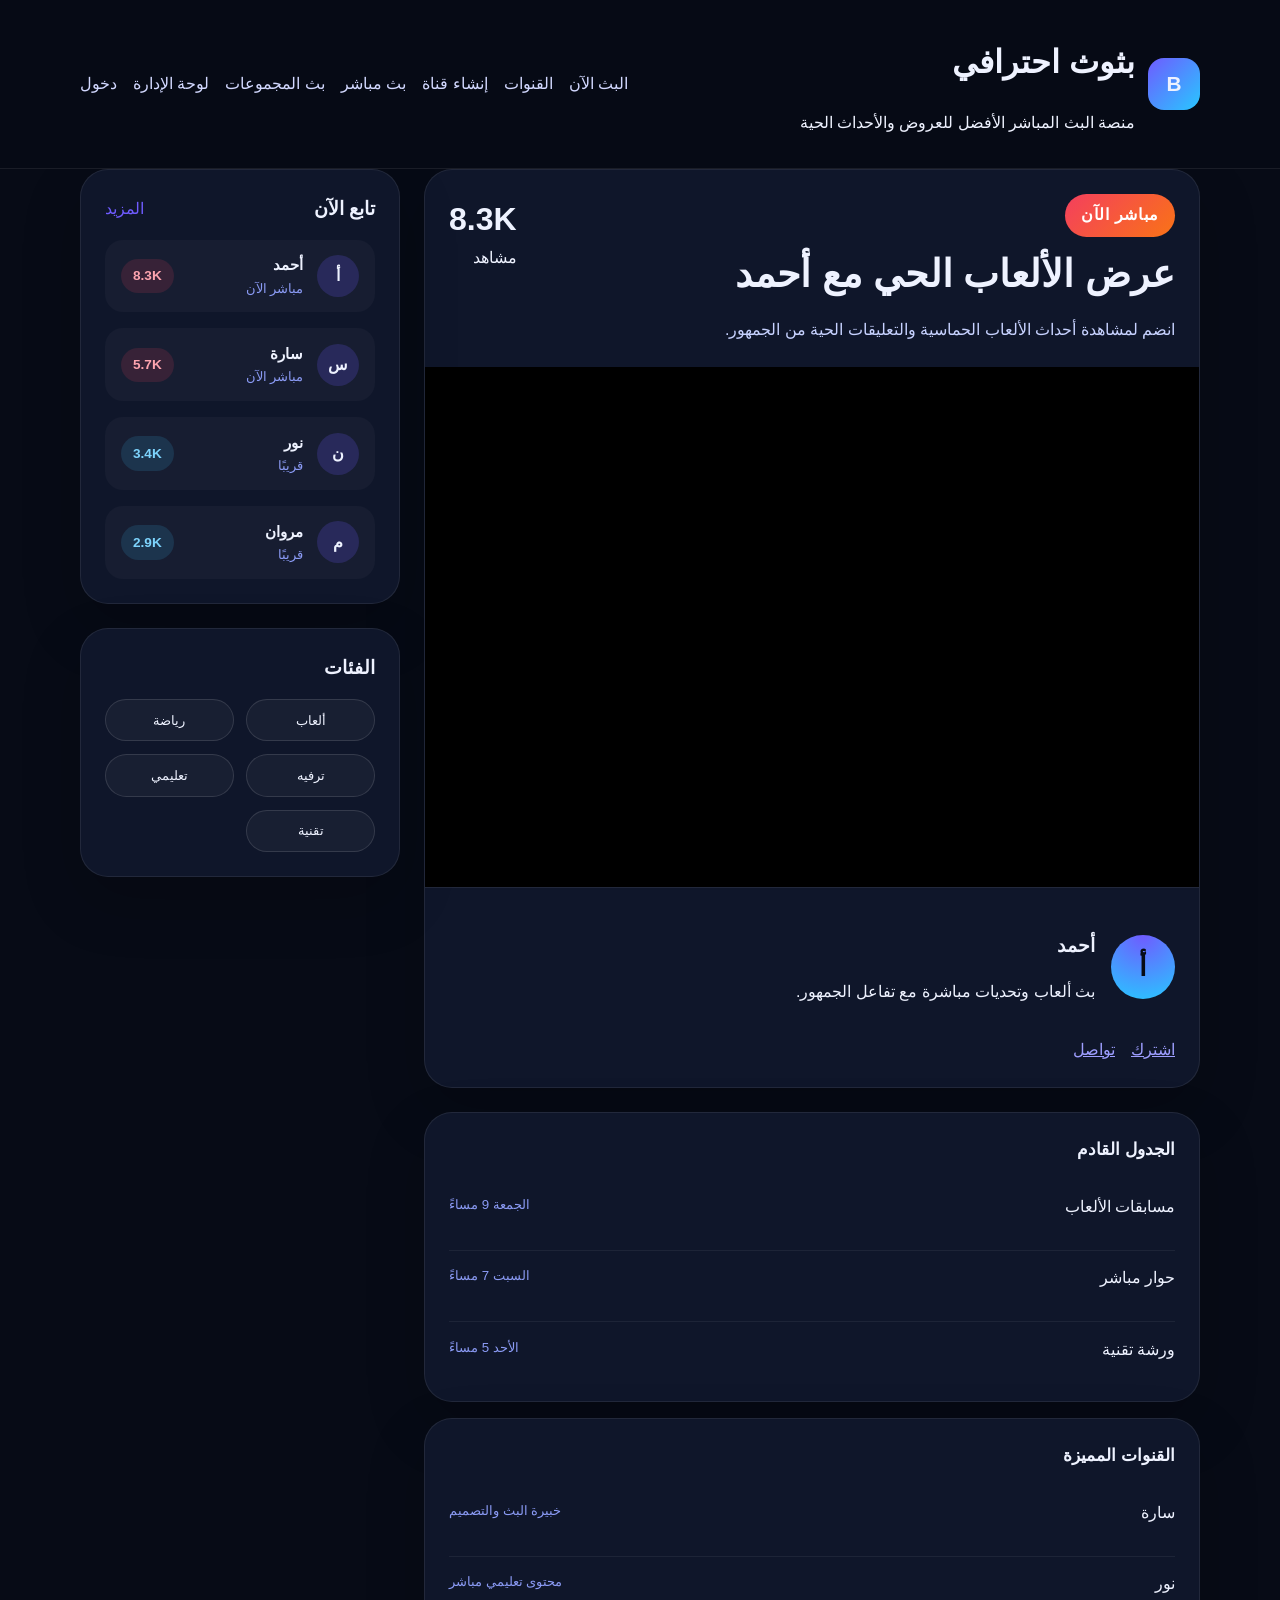
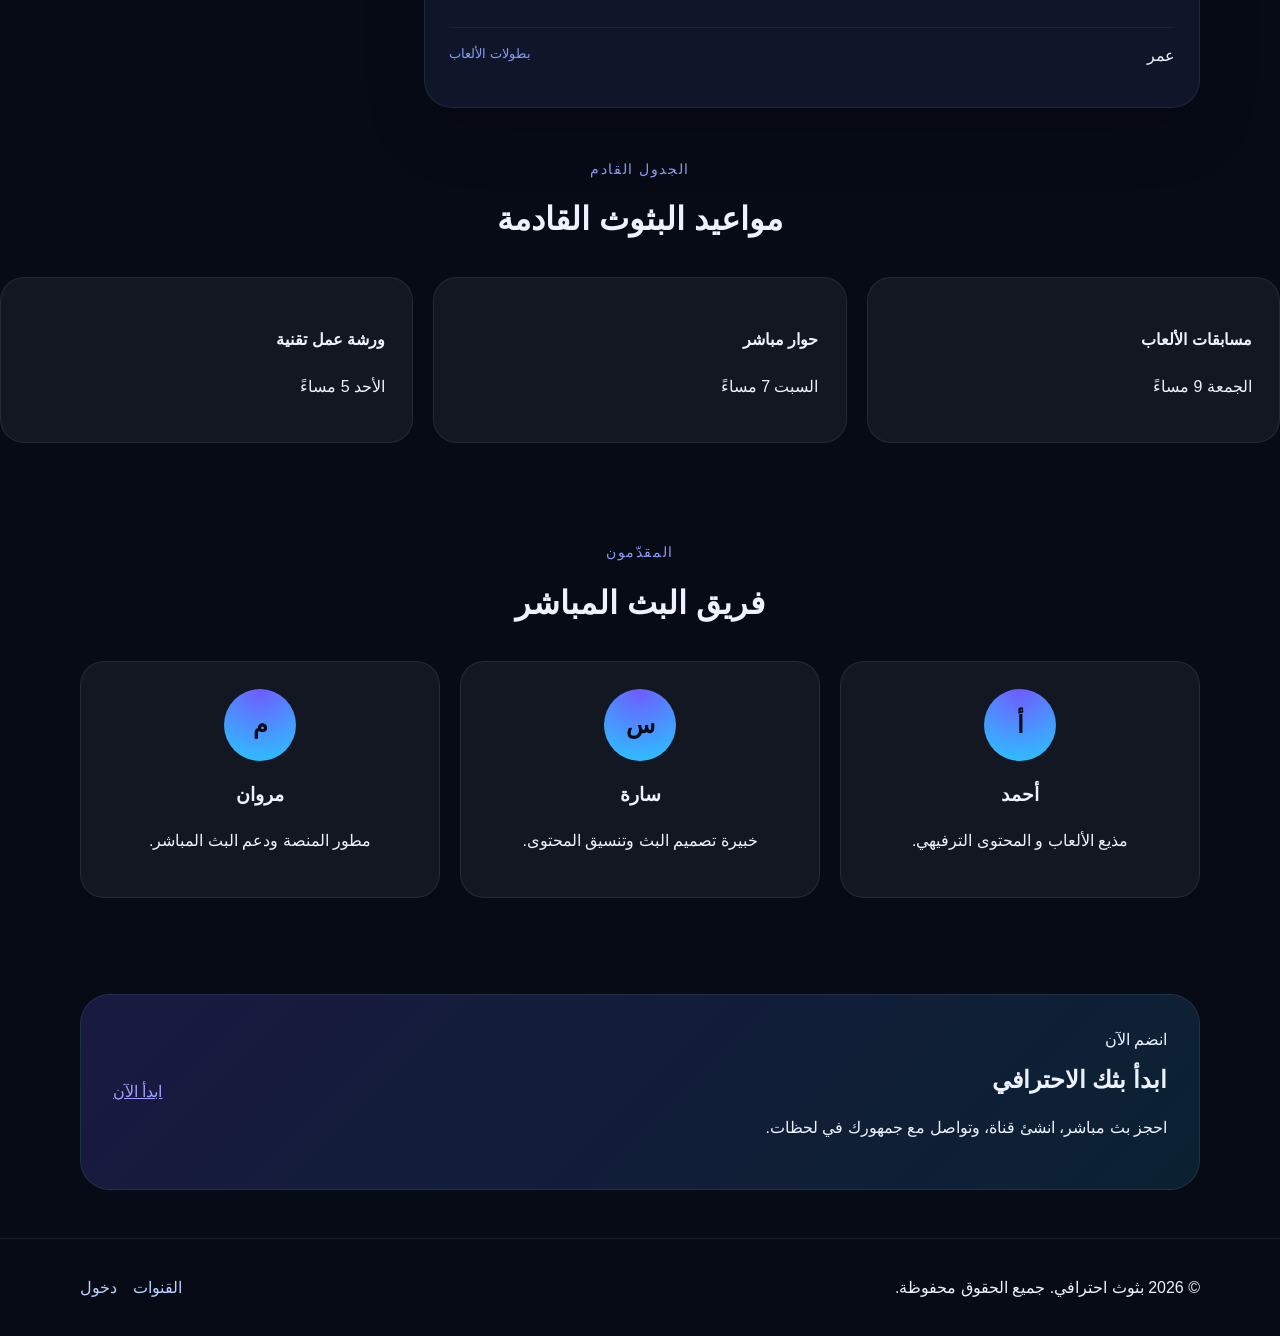
==== index.html @ 0562ab51 "Add files via upload" ====
<!DOCTYPE html>
<html lang="ar" dir="rtl">
<head>
  <meta charset="UTF-8" />
  <meta name="viewport" content="width=device-width, initial-scale=1.0" />

  <title>بثوث احترافي</title>
  <link rel="stylesheet" href="styles.css" />
  <link rel="manifest" href="manifest.webmanifest" />
  <link rel="icon" href="icon.svg" />
  <meta name="theme-color" content="#1b1e36" />
  <meta name="apple-mobile-web-app-capable" content="yes" />
  <meta name="apple-mobile-web-app-status-bar-style" content="black-translucent" />
</head>
<body>
  <header class="site-header">
    <div class="container header-inner">
      <div class="brand">
        <div class="logo">B</div>
        <div>
          <h1>بثوث احترافي</h1>
          <p>منصة البث المباشر الأفضل للعروض والأحداث الحية</p>
        </div>
      </div>
      <nav class="nav-links">
        <a href="#live">البث الآن</a>
        <a href="channels.html">القنوات</a>
        <a href="create-channel.html">إنشاء قناة</a>
        <a href="broadcast.html">بث مباشر</a>
        <a href="group-broadcast.html">بث المجموعات</a>
        <a href="admin.html">لوحة الإدارة</a>
        <a href="login.html">دخول</a>
      </nav>
      <button id="installBtn" class="btn btn-primary" style="display:none; margin-inline-start:1rem;">تثبيت التطبيق</button>
    </div>
  </header>

  <main>
    <section class="kick-hero" id="live">
      <div class="container kick-grid">
        <div class="main-stream">
          <div class="stream-card">
            <div class="stream-card-header">
              <div>
                <span class="live-badge">مباشر الآن</span>
                <h1>عرض الألعاب الحي مع أحمد</h1>
                <p>انضم لمشاهدة أحداث الألعاب الحماسية والتعليقات الحية من الجمهور.</p>
              </div>
              <div class="stream-headline-stats">
                <strong>8.3K</strong>
                <span>مشاهد</span>
              </div>
            </div>

            <div class="video-frame">
              <video id="liveVideo" autoplay muted playsinline loop>
                <source src="https://interactive-examples.mdn.mozilla.net/media/cc0-videos/flower.mp4" type="video/mp4" />
                متصفحك لا يدعم عرض الفيديو.
              </video>
            </div>

            <div class="stream-card-footer">
              <div class="stream-channel">
                <div class="channel-avatar">أ</div>
                <div>
                  <h3>أحمد</h3>
                  <p>بث ألعاب وتحديات مباشرة مع تفاعل الجمهور.</p>
                </div>
              </div>
              <div class="action-buttons">
                <a class="btn btn-primary" href="#">اشترك</a>
                <a class="btn btn-secondary" href="#contact">تواصل</a>
              </div>
            </div>
          </div>

          <div class="panel-group">
            <div class="panel">
              <div class="panel-title">الجدول القادم</div>
              <div class="panel-list">
                <div class="panel-item">
                  <span>مسابقات الألعاب</span>
                  <small>الجمعة 9 مساءً</small>
                </div>
                <div class="panel-item">
                  <span>حوار مباشر</span>
                  <small>السبت 7 مساءً</small>
                </div>
                <div class="panel-item">
                  <span>ورشة تقنية</span>
                  <small>الأحد 5 مساءً</small>
                </div>
              </div>
            </div>
            <div class="panel">
              <div class="panel-title">القنوات المميزة</div>
              <div class="panel-list">
                <div class="panel-item">
                  <span>سارة</span>
                  <small>خبيرة البث والتصميم</small>
                </div>
                <div class="panel-item">
                  <span>نور</span>
                  <small>محتوى تعليمي مباشر</small>
                </div>
                <div class="panel-item">
                  <span>عمر</span>
                  <small>بطولات الألعاب</small>
                </div>
              </div>
            </div>
          </div>
        </div>

        <aside class="sidebar">
          <div class="sidebar-card">
            <div class="sidebar-header">
              <h3>تابع الآن</h3>
              <a href="channels.html">المزيد</a>
            </div>
            <ul class="channel-list">
              <li>
                <div class="channel-row"><span>أ</span><div><strong>أحمد</strong><small>مباشر الآن</small></div></div>
                <span class="status live">8.3K</span>
              </li>
              <li>
                <div class="channel-row"><span>س</span><div><strong>سارة</strong><small>مباشر الآن</small></div></div>
                <span class="status live">5.7K</span>
              </li>
              <li>
                <div class="channel-row"><span>ن</span><div><strong>نور</strong><small>قريبًا</small></div></div>
                <span class="status upcoming">3.4K</span>
              </li>
              <li>
                <div class="channel-row"><span>م</span><div><strong>مروان</strong><small>قريبًا</small></div></div>
                <span class="status upcoming">2.9K</span>
              </li>
            </ul>
          </div>

          <div class="sidebar-card">
            <div class="sidebar-header">
              <h3>الفئات</h3>
            </div>
            <div class="category-tags">
              <button class="tag">ألعاب</button>
              <button class="tag">رياضة</button>
              <button class="tag">ترفيه</button>
              <button class="tag">تعليمي</button>
              <button class="tag">تقنية</button>
            </div>
          </div>
        </aside>
      </div>
    </section>

    <section class="schedule" id="schedule">
      <div class="container section-header">
        <span>الجدول القادم</span>
        <h2>مواعيد البثوث القادمة</h2>
      </div>
      <div class="schedule-grid">
        <div class="schedule-card">
          <h4>مسابقات الألعاب</h4>
          <p>الجمعة 9 مساءً</p>
        </div>
        <div class="schedule-card">
          <h4>حوار مباشر</h4>
          <p>السبت 7 مساءً</p>
        </div>
        <div class="schedule-card">
          <h4>ورشة عمل تقنية</h4>
          <p>الأحد 5 مساءً</p>
        </div>
      </div>
    </section>

    <section class="hosts container" id="hosts">
      <div class="section-header">
        <span>المقدّمون</span>
        <h2>فريق البث المباشر</h2>
      </div>
      <div class="hosts-grid">
        <article class="host-card" onclick="window.location.href='channel.html'" style="cursor: pointer;">
          <div class="avatar">أ</div>
          <h3>أحمد</h3>
          <p>مذيع الألعاب و المحتوى الترفيهي.</p>
        </article>
        <article class="host-card" style="cursor: pointer;">
          <div class="avatar">س</div>
          <h3>سارة</h3>
          <p>خبيرة تصميم البث وتنسيق المحتوى.</p>
        </article>
        <article class="host-card" style="cursor: pointer;">
          <div class="avatar">م</div>
          <h3>مروان</h3>
          <p>مطور المنصة ودعم البث المباشر.</p>
        </article>
      </div>
    </section>

    <section class="contact container" id="contact">
      <div class="contact-card">
        <div>
          <span>انضم الآن</span>
          <h2>ابدأ بثك الاحترافي</h2>
          <p>احجز بث مباشر، انشئ قناة، وتواصل مع جمهورك في لحظات.</p>
        </div>
        <a class="btn btn-primary" href="login.html">ابدأ الآن</a>
      </div>
    </section>
  </main>

  <footer class="footer">
    <div class="container footer-inner">
      <p>© 2026 بثوث احترافي. جميع الحقوق محفوظة.</p>
      <div class="footer-links">
        <a href="channels.html">القنوات</a>
        <a href="login.html">دخول</a>
      </div>
    </div>
  </footer>

  <script src="script.js"></script>
  <script src="pwa.js"></script>
</body>
</html>
---- styles.css ----
:root {
  color-scheme: dark;
  font-family: 'Segoe UI', Tahoma, Geneva, Verdana, sans-serif;
  background: #070b16;
  color: #eef2ff;
  line-height: 1.6;
}

* {
  box-sizing: border-box;
}

body {
  margin: 0;
  min-height: 100vh;
}

img,
video {
  max-width: 100%;
  display: block;
}

.container {
  width: min(1120px, calc(100% - 2rem));
  margin: 0 auto;
}

.site-header {
  border-bottom: 1px solid rgba(255, 255, 255, 0.08);
  position: sticky;
  top: 0;
  background: rgba(7, 11, 22, 0.96);
  z-index: 20;
}

.header-inner {
  display: flex;
  align-items: center;
  justify-content: space-between;
  gap: 1rem;
  padding: 1rem 0;
}

.brand {
  display: flex;
  align-items: center;
  gap: 0.8rem;
}

.logo {
  width: 52px;
  height: 52px;
  border-radius: 16px;
  display: grid;
  place-items: center;
  background: linear-gradient(135deg, #6f5bff, #28c7ff);
  font-size: 1.3rem;
  font-weight: 700;
}

.nav-links {
  display: flex;
  gap: 1rem;
  flex-wrap: wrap;
}

.nav-links a {
  color: #d2d8ff;
  text-decoration: none;
  transition: color 0.2s ease;
}

.nav-links a:hover {
  color: #fff;
}

.hero {
  padding: 3rem 0 2rem;
}

.kick-grid {
  display: grid;
  grid-template-columns: minmax(380px, 1fr) 320px;
  gap: 1.5rem;
  align-items: start;
}

.main-stream {
  display: grid;
  gap: 1.5rem;
}

.stream-card,
.sidebar-card,
.panel {
  background: rgba(16, 24, 44, 0.95);
  border: 1px solid rgba(255, 255, 255, 0.08);
  border-radius: 28px;
  box-shadow: 0 24px 60px rgba(0, 0, 0, 0.18);
}

.stream-card {
  overflow: hidden;
}

.stream-card-header {
  display: flex;
  justify-content: space-between;
  gap: 1rem;
  padding: 1.5rem;
  align-items: flex-start;
}

.stream-card-header h1 {
  margin: 0.4rem 0 0;
  font-size: clamp(2rem, 3vw, 2.8rem);
}

.stream-card-header p {
  margin: 0.8rem 0 0;
  max-width: 35rem;
  color: #c7d2ff;
}

.stream-headline-stats {
  text-align: right;
  color: #eef2ff;
}

.stream-headline-stats strong {
  display: block;
  font-size: 2rem;
}

.live-badge {
  display: inline-flex;
  align-items: center;
  justify-content: center;
  padding: 0.55rem 1rem;
  border-radius: 999px;
  background: linear-gradient(135deg, #f43f5e, #f97316);
  color: white;
  font-weight: 700;
  letter-spacing: 0.04em;
}

.video-frame {
  min-height: 520px;
  background: #000;
  display: grid;
  place-items: center;
}

.video-frame video {
  width: 100%;
  min-height: 520px;
  height: 100%;
  object-fit: cover;
}

.stream-card-footer,
.panel-list,
.category-tags,
.channel-list {
  display: flex;
  flex-direction: column;
  gap: 1rem;
}

.stream-card-footer {
  padding: 1.5rem;
  border-top: 1px solid rgba(255, 255, 255, 0.08);
}

.stream-channel {
  display: flex;
  align-items: center;
  gap: 1rem;
}

.channel-avatar {
  width: 64px;
  height: 64px;
  border-radius: 50%;
  display: grid;
  place-items: center;
  font-size: 1.7rem;
  font-weight: 700;
  color: #070b16;
  background: radial-gradient(circle at top, #6f5bff 0%, #28c7ff 100%);
}

.action-buttons {
  display: flex;
  gap: 1rem;
  flex-wrap: wrap;
}

.sidebar {
  display: grid;
  gap: 1.5rem;
}

.sidebar-card {
  padding: 1.5rem;
}

.sidebar-header {
  display: flex;
  align-items: center;
  justify-content: space-between;
  gap: 1rem;
  margin-bottom: 1rem;
}

.sidebar-header h3 {
  margin: 0;
}

.sidebar-header a {
  color: #6f5bff;
  text-decoration: none;
}

.channel-list {
  list-style: none;
  padding: 0;
  margin: 0;
}

.channel-list li {
  display: flex;
  justify-content: space-between;
  align-items: center;
  gap: 1rem;
  border-radius: 18px;
  padding: 0.85rem 1rem;
  background: rgba(255, 255, 255, 0.03);
}

.channel-row {
  display: flex;
  align-items: center;
  gap: 0.85rem;
}

.channel-row span {
  width: 42px;
  height: 42px;
  border-radius: 50%;
  display: grid;
  place-items: center;
  background: rgba(111, 91, 255, 0.2);
  color: #eef2ff;
  font-weight: 700;
}

.channel-row div {
  display: grid;
}

.channel-row strong {
  font-size: 0.95rem;
}

.channel-row small {
  color: #8b9bf5;
}

.status {
  font-size: 0.85rem;
  font-weight: 700;
  padding: 0.4rem 0.75rem;
  border-radius: 999px;
}

.status.live {
  background: rgba(244, 63, 94, 0.14);
  color: #fda4af;
}

.status.upcoming {
  background: rgba(56, 189, 248, 0.14);
  color: #7dd3fc;
}

.category-tags {
  display: grid;
  grid-template-columns: repeat(2, minmax(0, 1fr));
  gap: 0.8rem;
}

.tag {
  border: 1px solid rgba(255, 255, 255, 0.12);
  border-radius: 999px;
  padding: 0.8rem 1rem;
  background: rgba(255, 255, 255, 0.04);
  color: #eef2ff;
  cursor: pointer;
}

.panel-group {
  display: grid;
  gap: 1rem;
}

.panel {
  padding: 1.5rem;
}

.panel-title {
  font-size: 1.05rem;
  font-weight: 700;
  margin-bottom: 1rem;
}

.panel-item {
  display: flex;
  justify-content: space-between;
  gap: 1rem;
  padding: 0.9rem 0;
  border-top: 1px solid rgba(255, 255, 255, 0.06);
}

.panel-item:first-child {
  border-top: none;
}

.panel-item span {
  color: #eef2ff;
}

.panel-item small {
  color: #8b9bf5;
}

.viewer-count {
  color: #8b9bf5;
  font-weight: 700;
}

.features {
  display: grid;
  gap: 1rem;
  grid-template-columns: repeat(3, minmax(0, 1fr));
  margin: 3rem 0;
}

.features article {
  background: rgba(255, 255, 255, 0.05);
  border: 1px solid rgba(255, 255, 255, 0.08);
  border-radius: 24px;
  padding: 1.8rem;
}

.features h3 {
  margin-top: 0;
}

.schedule,
.hosts,
.contact {
  padding: 3rem 0;
}

.section-header {
  text-align: center;
  margin-bottom: 2rem;
}

.section-header span {
  color: #8b9bf5;
  letter-spacing: 0.12em;
  text-transform: uppercase;
  font-size: 0.85rem;
}

.section-header h2 {
  margin: 0.8rem auto 0;
  max-width: 30rem;
  font-size: 2rem;
}

.schedule-grid,
.hosts-grid {
  display: grid;
  gap: 1.25rem;
}

.schedule-grid {
  grid-template-columns: repeat(3, minmax(0, 1fr));
}

.schedule-card,
.host-card {
  background: rgba(255, 255, 255, 0.05);
  border: 1px solid rgba(255, 255, 255, 0.08);
  border-radius: 24px;
  padding: 1.7rem;
}

.hosts-grid {
  grid-template-columns: repeat(3, minmax(0, 1fr));
}

.host-card {
  text-align: center;
}

.avatar {
  width: 72px;
  height: 72px;
  border-radius: 50%;
  display: grid;
  place-items: center;
  margin: 0 auto 1rem;
  background: radial-gradient(circle at top, #6f5bff 0%, #28c7ff 100%);
  font-size: 1.5rem;
  font-weight: 700;
  color: #070b16;
}

.contact-card {
  display: flex;
  align-items: center;
  justify-content: space-between;
  gap: 2rem;
  background: linear-gradient(135deg, rgba(111, 91, 255, 0.18), rgba(40, 199, 255, 0.12));
  border: 1px solid rgba(255, 255, 255, 0.08);
  border-radius: 30px;
  padding: 2rem;
}

.contact-card h2 {
  margin: 0.5rem 0 0;
}

.footer {
  border-top: 1px solid rgba(255, 255, 255, 0.08);
  padding: 1.25rem 0;
}

.footer-inner {
  display: flex;
  justify-content: space-between;
  gap: 1rem;
  align-items: center;
}

.footer-links {
  display: flex;
  gap: 1rem;
}

.footer-links a {
  color: #b9d1ff;
  text-decoration: none;
}

@media (max-width: 900px) {
  .kick-grid,
  .contact-card,
  .footer-inner {
    grid-template-columns: 1fr;
    display: grid;
  }

  .kick-grid {
    gap: 2rem;
  }

  .panel-group,
  .sidebar {
    grid-template-columns: 1fr;
    display: grid;
  }

  .features,
  .schedule-grid,
  .hosts-grid {
    grid-template-columns: 1fr;
  }
}

@media (max-width: 640px) {
  .header-inner,
  .contact-card,
  .footer-inner {
    gap: 0.8rem;
  }

  .hero-actions {
    flex-direction: column;
  }

  .stats {
    flex-direction: column;
  }

  .stream-card-header,
  .stream-card-footer,
  .sidebar-card {
    padding: 1rem;
  }

  .stream-card-header h1 {
    font-size: 1.9rem;
  }

  .category-tags {
    grid-template-columns: 1fr;
  }
}

.admin-main {
  padding: 3rem 0;
}

.admin-top {
  display: flex;
  justify-content: space-between;
  align-items: center;
  gap: 1rem;
  margin-bottom: 2rem;
}

.admin-title span {
  color: #8b9bf5;
  letter-spacing: 0.12em;
  text-transform: uppercase;
  font-size: 0.85rem;
}

.admin-title h2 {
  margin: 0.5rem 0 0;
  font-size: clamp(2rem, 3vw, 3rem);
}

.breadcrumbs {
  display: flex;
  gap: 0.75rem;
  align-items: center;
  color: #b9d1ff;
}

.breadcrumbs span::after {
  content: ">";
  margin: 0 0.75rem;
  color: rgba(255, 255, 255, 0.35);
}

.breadcrumbs span:last-child::after {
  content: "";
}

.admin-grid {
  display: grid;
  grid-template-columns: 280px 1fr;
  gap: 1.5rem;
}

.admin-sidebar {
  display: grid;
  gap: 1.5rem;
}

.admin-card {
  padding: 1.5rem;
}

.admin-card h3 {
  margin: 0 0 1rem;
}

.admin-card ul {
  list-style: none;
  padding: 0;
  margin: 0;
  display: grid;
  gap: 1rem;
}

.admin-card li {
  display: flex;
  justify-content: space-between;
  align-items: center;
  padding: 0.95rem 1rem;
  border-radius: 18px;
  background: rgba(255, 255, 255, 0.04);
}

.admin-card li strong {
  color: #eef2ff;
  font-size: 1.1rem;
}

.quick-actions {
  display: grid;
  gap: 0.9rem;
}

.quick-actions button {
  width: 100%;
  padding: 0.95rem 1rem;
  border: none;
  border-radius: 14px;
  background: rgba(255, 255, 255, 0.06);
  color: #eef2ff;
  cursor: pointer;
  transition: background 0.2s ease;
}

.quick-actions button:hover {
  background: rgba(111, 91, 255, 0.18);
}

.admin-dashboard {
  display: grid;
  gap: 1.5rem;
}

.status-cards {
  display: grid;
  grid-template-columns: repeat(4, minmax(0, 1fr));
  gap: 1rem;
}

.status-cards article {
  padding: 1.4rem;
  border-radius: 24px;
  background: rgba(255, 255, 255, 0.05);
  border: 1px solid rgba(255, 255, 255, 0.08);
}

.status-cards span {
  display: block;
  color: #8b9bf5;
  margin-bottom: 0.8rem;
}

.status-cards strong {
  font-size: 2rem;
}

.admin-panel {
  padding: 1.5rem;
}

.panel-heading {
  display: flex;
  justify-content: space-between;
  align-items: center;
  margin-bottom: 1rem;
}

.panel-heading h3 {
  margin: 0;
}

.panel-heading button {
  padding: 0.8rem 1.2rem;
  border: none;
  border-radius: 999px;
  background: rgba(111, 91, 255, 0.2);
  color: #eef2ff;
  cursor: pointer;
}

.admin-panel table {
  width: 100%;
  border-collapse: collapse;
  color: #eef2ff;
}

.admin-panel th,
.admin-panel td {
  padding: 1rem 0.8rem;
  text-align: right;
  border-bottom: 1px solid rgba(255, 255, 255, 0.08);
}

.admin-panel th {
  color: #8b9bf5;
  font-weight: 700;
}

.admin-panel td button {
  padding: 0.55rem 0.9rem;
  border: none;
  border-radius: 999px;
  color: #070b16;
  background: linear-gradient(135deg, #6f5bff, #28c7ff);
  cursor: pointer;
}

.admin-panel td .btn-secondary {
  background: rgba(255, 255, 255, 0.08);
  color: #eef2ff;
}

.user-list {
  display: grid;
  gap: 1rem;
}

.user-list div {
  padding: 1rem;
  border-radius: 18px;
  background: rgba(255, 255, 255, 0.04);
}

.user-list strong {
  display: block;
  margin-bottom: 0.4rem;
}

.user-list span {
  color: #8b9bf5;
}

.status.pending {
  background: rgba(148, 163, 184, 0.14);
  color: #cbd5e1;
}

@media (max-width: 1024px) {
  .admin-grid {
    grid-template-columns: 1fr;
  }

  .status-cards {
    grid-template-columns: repeat(2, minmax(0, 1fr));
  }
}

@media (max-width: 640px) {
  .admin-top,
  .panel-heading {
    flex-direction: column;
    align-items: flex-start;
  }

  .breadcrumb {
    justify-content: flex-start;
  }

  .status-cards {
    grid-template-columns: 1fr;
  }
}
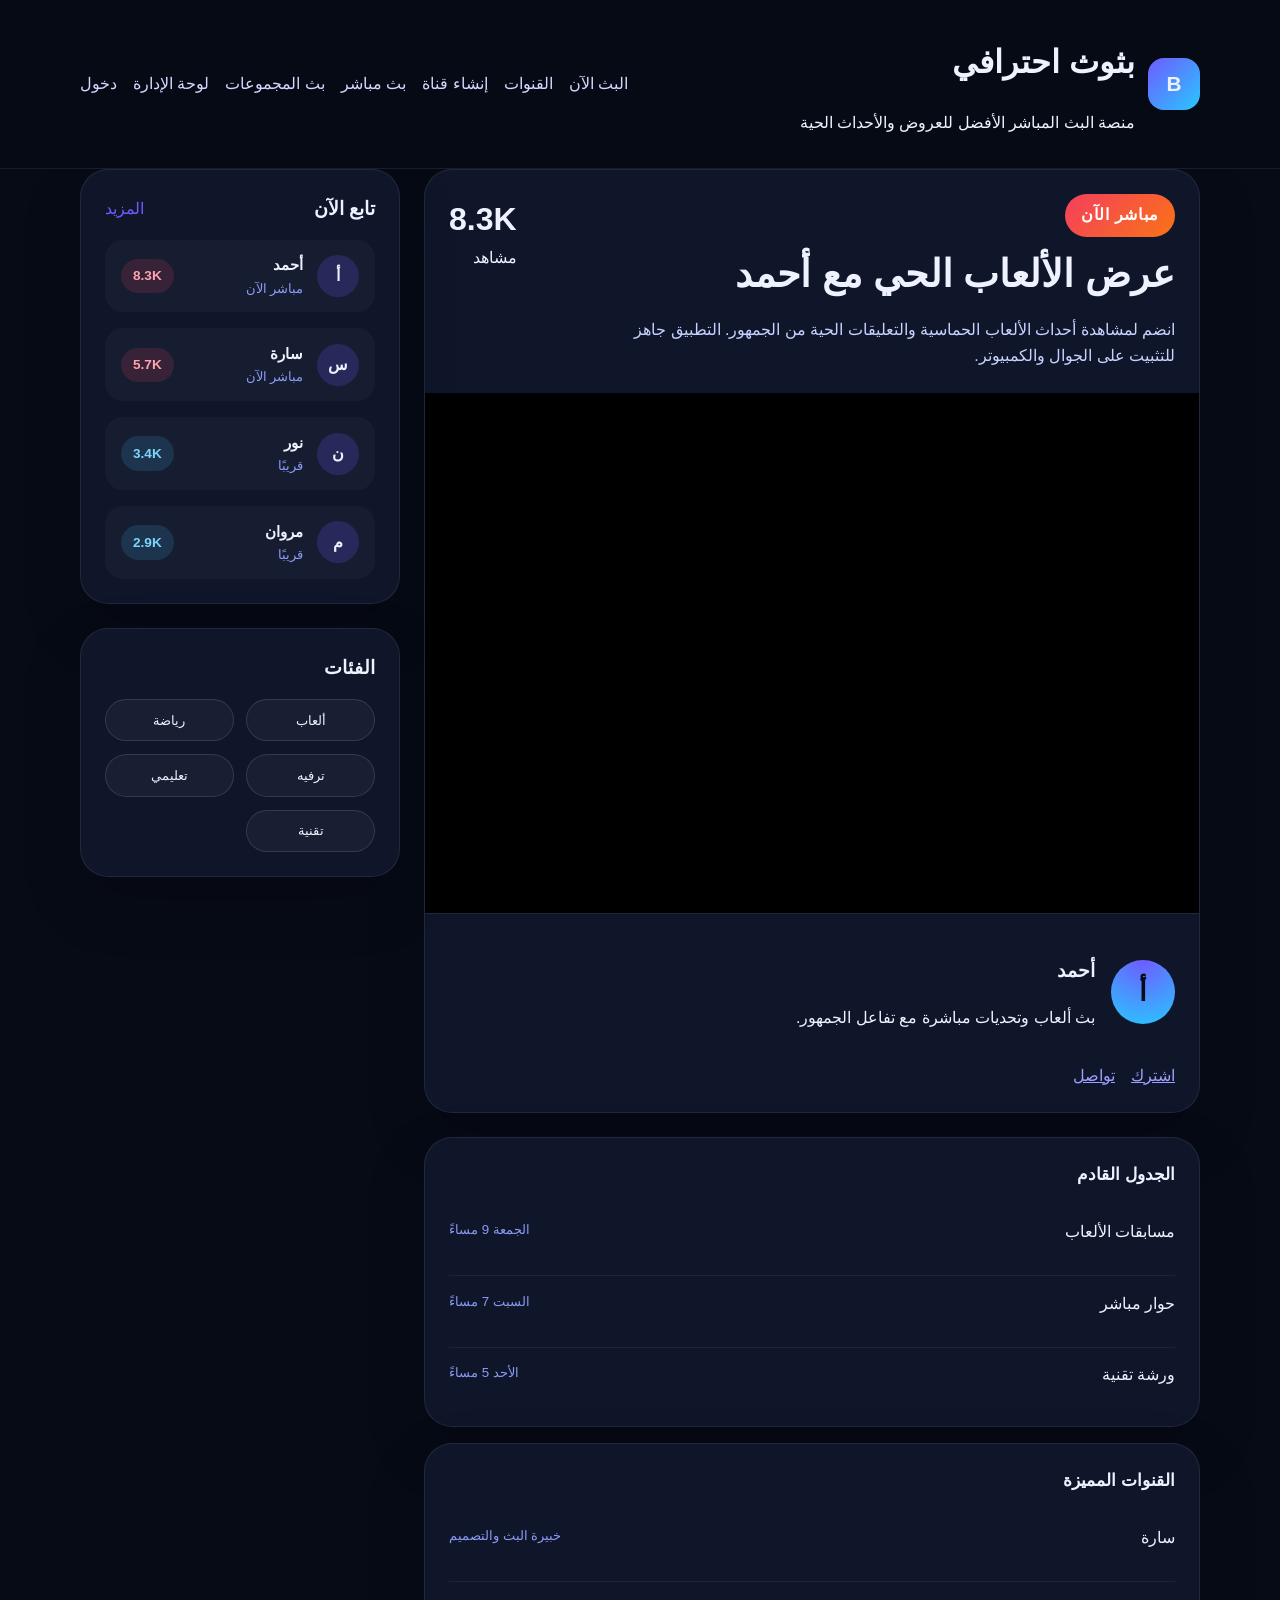
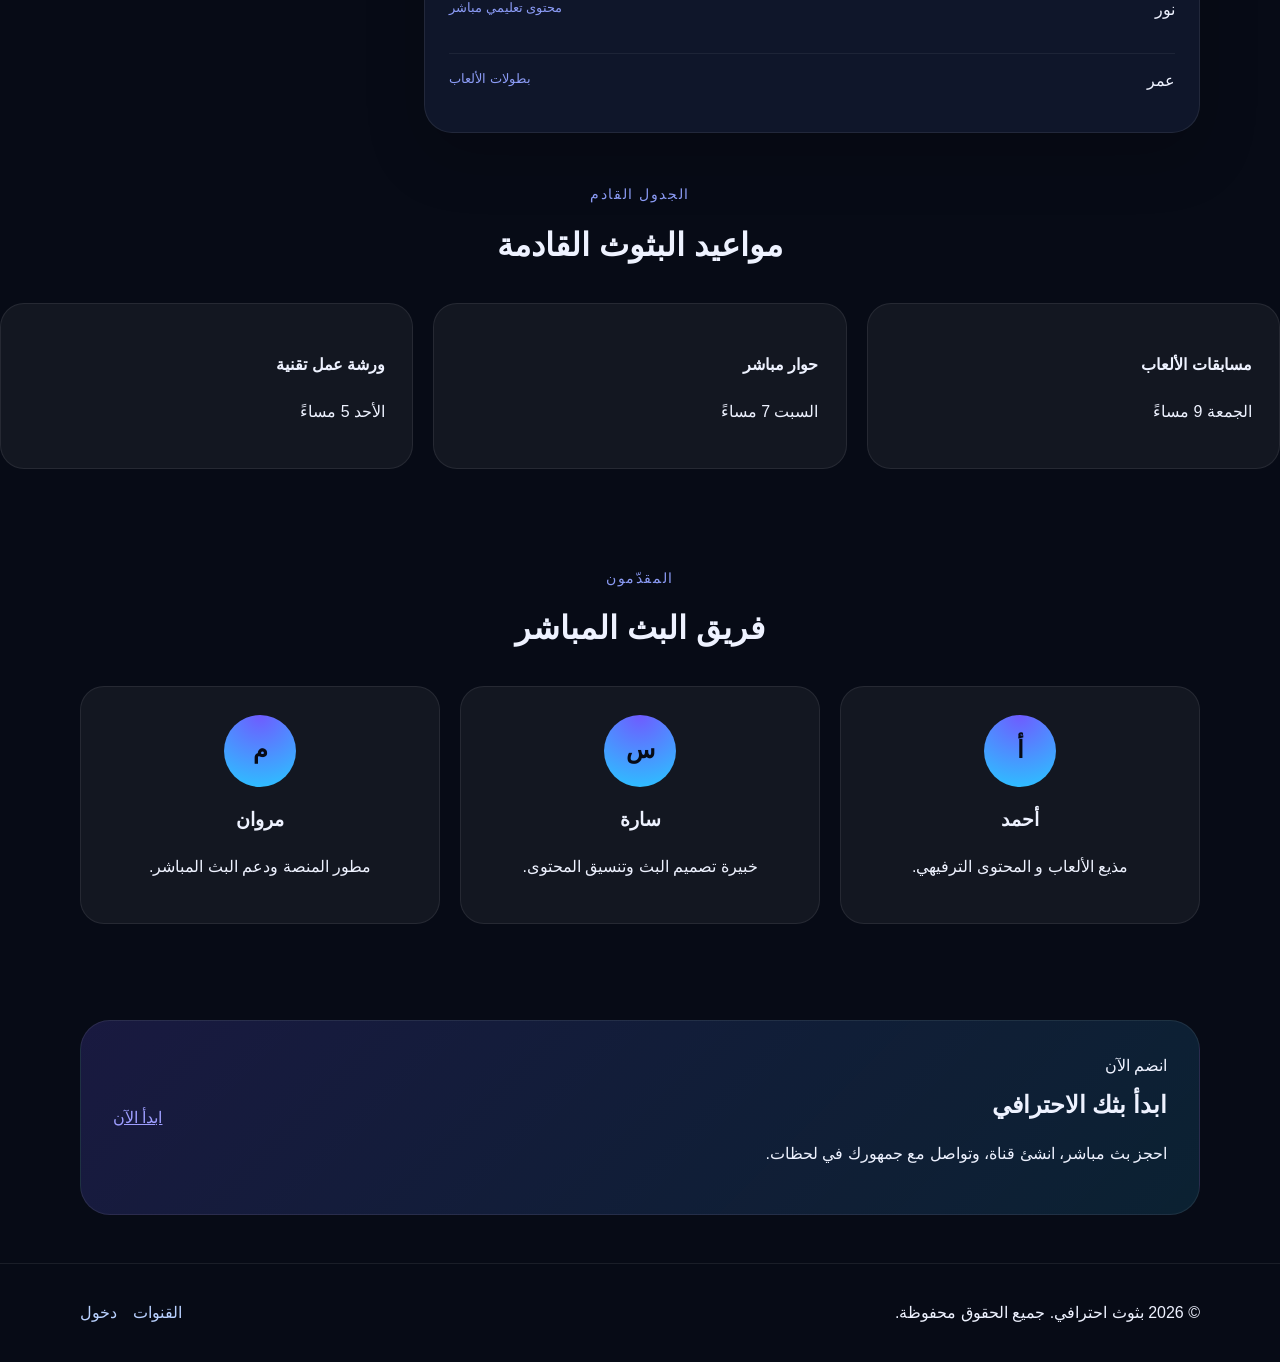
==== commit bd460742: "Add files via upload" ====
--- a/index.html
+++ b/index.html
@@ -44,7 +44,7 @@
               <div>
                 <span class="live-badge">مباشر الآن</span>
                 <h1>عرض الألعاب الحي مع أحمد</h1>
-                <p>انضم لمشاهدة أحداث الألعاب الحماسية والتعليقات الحية من الجمهور.</p>
+                <p>انضم لمشاهدة أحداث الألعاب الحماسية والتعليقات الحية من الجمهور. التطبيق جاهز للتثبيت على الجوال والكمبيوتر.</p>
               </div>
               <div class="stream-headline-stats">
                 <strong>8.3K</strong>
